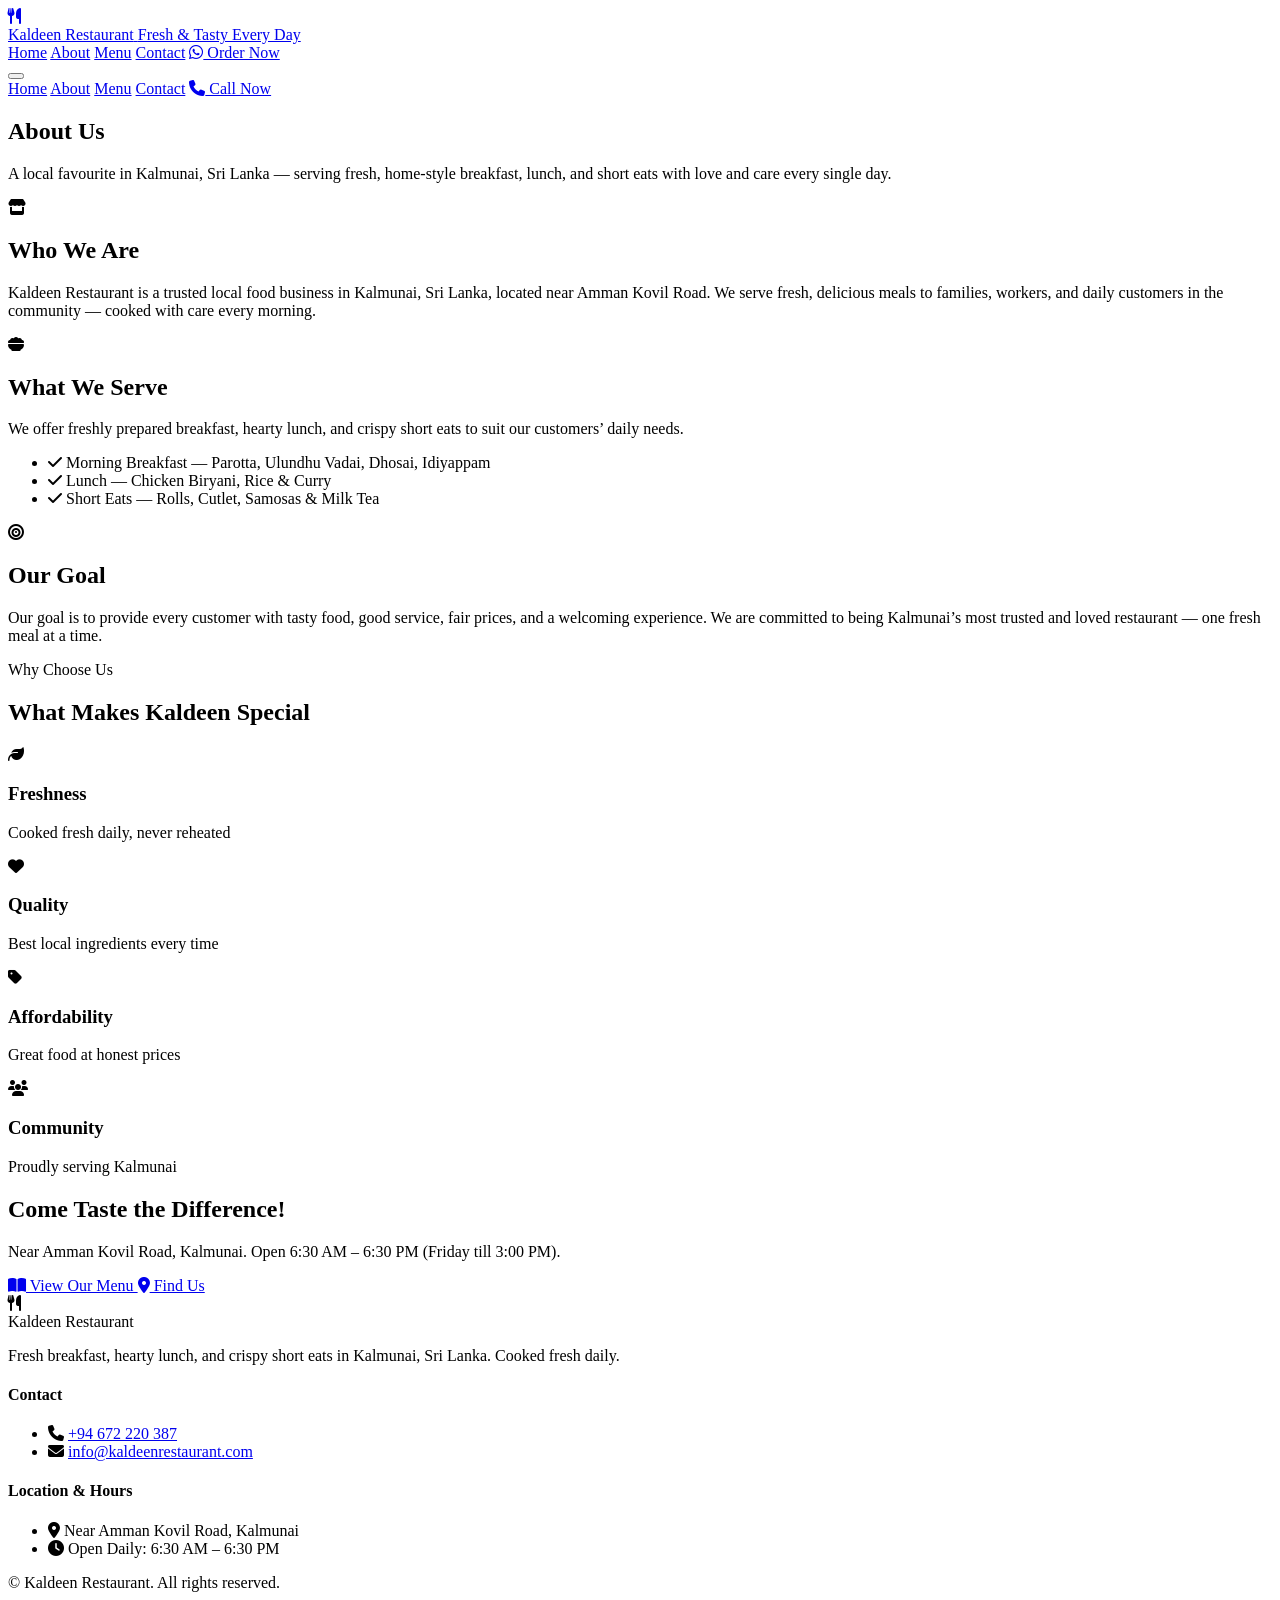
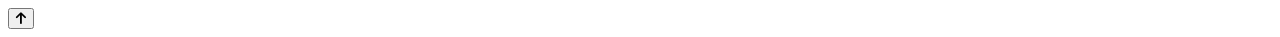
==== about.html @ c7e4e24f "Set up website" ====
<!DOCTYPE html>
<html lang="en">
<head>
  <meta charset="UTF-8" />
  <meta name="viewport" content="width=device-width, initial-scale=1.0" />

  <title>About Kaldeen Restaurant | Our Story and Service in Kalmunai</title>
  <meta
    name="description"
    content="Kaldeen Restaurant, a trusted local restaurant in Kalmunai known for fresh food, friendly service, and daily quality cooking."
  />
  <meta
    name="keywords"
    content="About Kaldeen Restaurant, Kaldeen Restaurant Kalmunai, restaurant in Kalmunai, breakfast Kalmunai, lunch Kalmunai, short eats Kalmunai, Sri Lanka restaurant"
  />
  <meta name="author" content="Kaldeen Restaurant" />
  <meta name="robots" content="index, follow" />
  <link rel="canonical" href="https://kaldeenrestaurant.vercel.app/about.html" />

  <!-- Open Graph -->
  <meta property="og:type" content="website" />
  <meta property="og:title" content="About Kaldeen Restaurant | Kalmunai" />
  <meta
    property="og:description"
    content="A trusted local restaurant in Kalmunai serving fresh breakfast, lunch, and short eats every day."
  />
  <meta property="og:url" content="https://kaldeenrestaurant.vercel.app/about.html" />
  <meta property="og:image" content="assets/images/logo.png" />
  <meta property="og:locale" content="en_LK" />

  <!-- Twitter -->
  <meta name="twitter:card" content="summary_large_image" />
  <meta name="twitter:title" content="About Kaldeen Restaurant" />
  <meta
    name="twitter:description"
    content="Fresh breakfast, hearty lunch, and tasty short eats in Kalmunai, Sri Lanka."
  />

  <!-- Fonts -->
  <link rel="icon" type="image/png" href="assets/images/favicon.png" />
  <link rel="preconnect" href="https://fonts.googleapis.com" />
  <link rel="preconnect" href="https://fonts.gstatic.com" crossorigin />
  <link
    href="https://fonts.googleapis.com/css2?family=Playfair+Display:wght@700;800&family=DM+Sans:wght@300;400;500;600;700&display=swap"
    rel="stylesheet"
  />

  <!-- Icons -->
  <link
    rel="stylesheet"
    href="https://cdnjs.cloudflare.com/ajax/libs/font-awesome/6.5.0/css/all.min.css"
  />

  <link rel="stylesheet" href="assets/css/style.css" />

  <!-- Structured Data -->
  <script type="application/ld+json">
  {
    "@context": "https://schema.org",
    "@type": "Restaurant",
    "name": "Kaldeen Restaurant",
    "url": "https://kaldeenrestaurant.vercel.app/about.html",
    "telephone": "+94672220387",
    "description": "Kaldeen Restaurant is a trusted local restaurant in Kalmunai, Sri Lanka serving fresh breakfast, lunch, and short eats daily.",
    "servesCuisine": ["Sri Lankan", "Breakfast", "Lunch", "Short Eats"],
    "address": {
      "@type": "PostalAddress",
      "streetAddress": "Near Amman Kovil Road",
      "addressLocality": "Kalmunai",
      "postalCode": "32300",
      "addressRegion": "Eastern Province",
      "addressCountry": "LK"
    },
    "openingHours": "Mo-Su 06:30-18:30"
  }
  </script>
</head>

<body>
  <header class="navbar" id="navbar" role="banner">
    <div class="nav-container">
      <a href="index.html" class="nav-brand" aria-label="Kaldeen Restaurant Home">
        <div class="nav-logo" aria-hidden="true">
          <i class="fa-solid fa-utensils"></i>
        </div>
        <div class="nav-brand-text">
          <span class="brand-name">Kaldeen Restaurant</span>
          <span class="brand-tagline">Fresh &amp; Tasty Every Day</span>
        </div>
      </a>

      <nav class="nav-links" role="navigation" aria-label="Main Navigation">
        <a href="index.html" class="nav-link">Home</a>
        <a href="about.html" class="nav-link active">About</a>
        <a href="menu.html" class="nav-link">Menu</a>
        <a href="contact.html" class="nav-link">Contact</a>
        <a
          href="https://wa.me/+94757181903"
          class="nav-cta"
          target="_blank"
          rel="noopener"
          aria-label="Order on WhatsApp"
        >
          <i class="fa-brands fa-whatsapp"></i> Order Now
        </a>
      </nav>

      <button
        class="hamburger"
        id="hamburger"
        aria-label="Toggle Menu"
        aria-expanded="false"
        aria-controls="mobileMenu"
        type="button"
      >
        <span></span><span></span><span></span>
      </button>
    </div>

    <div class="mobile-menu" id="mobileMenu" role="navigation" aria-label="Mobile Navigation">
      <a href="index.html" class="mobile-link">Home</a>
      <a href="about.html" class="mobile-link active">About</a>
      <a href="menu.html" class="mobile-link">Menu</a>
      <a href="contact.html" class="mobile-link">Contact</a>
      <a href="tel:+94672220387" class="mobile-link whatsapp-mobile">
        <i class="fa-solid fa-phone"></i> Call Now
      </a>
    </div>
  </header>

  <main>
    <!-- About Hero: same structure as Menu Hero -->
    <section class="page-hero page-hero-about" aria-label="About Kaldeen Restaurant">
      <div class="container">
        <div class="page-hero-panel" data-animate>
          <div class="page-hero-deco page-hero-deco-1"></div>
          <div class="page-hero-deco page-hero-deco-2"></div>

          <div class="page-hero-content">
            <h1 class="page-hero-title">About Us</h1>
            <p class="page-hero-desc">
              A local favourite in Kalmunai, Sri Lanka — serving fresh, home-style breakfast,
              lunch, and short eats with love and care every single day.
            </p>
          </div>
        </div>
      </div>
    </section>

    <!-- About Cards -->
    <section class="section about-info-section">
      <div class="container">
        <div class="about-info-grid">
          <article class="about-info-card" data-animate data-delay="0">
            <div class="about-card-icon">
              <i class="fa-solid fa-store"></i>
            </div>
            <h2>Who We Are</h2>
            <p>
              Kaldeen Restaurant is a trusted local food business in Kalmunai, Sri Lanka,
              located near Amman Kovil Road. We serve fresh, delicious meals to families,
              workers, and daily customers in the community — cooked with care every morning.
            </p>
          </article>

          <article class="about-info-card" data-animate data-delay="120">
            <div class="about-card-icon">
              <i class="fa-solid fa-bowl-food"></i>
            </div>
            <h2>What We Serve</h2>
            <p>
              We offer freshly prepared breakfast, hearty lunch, and crispy short eats to suit
              our customers’ daily needs.
            </p>
            <ul class="about-list">
              <li><i class="fa-solid fa-check"></i> Morning Breakfast — Parotta, Ulundhu Vadai, Dhosai, Idiyappam</li>
              <li><i class="fa-solid fa-check"></i> Lunch — Chicken Biryani, Rice &amp; Curry</li>
              <li><i class="fa-solid fa-check"></i> Short Eats — Rolls, Cutlet, Samosas &amp; Milk Tea</li>
            </ul>
          </article>

          <article class="about-info-card" data-animate data-delay="240">
            <div class="about-card-icon">
              <i class="fa-solid fa-bullseye"></i>
            </div>
            <h2>Our Goal</h2>
            <p>
              Our goal is to provide every customer with tasty food, good service, fair prices,
              and a welcoming experience. We are committed to being Kalmunai’s most trusted and
              loved restaurant — one fresh meal at a time.
            </p>
          </article>
        </div>
      </div>
    </section>

    <!-- Special Section -->
    <section class="section about-special-section">
      <div class="container">
        <div class="section-header" data-animate>
          <span class="section-label">Why Choose Us</span>
          <h2 class="section-title">What Makes Kaldeen Special</h2>
        </div>

        <div class="about-special-grid">
          <article class="about-special-card" data-animate data-delay="0">
            <div class="about-special-icon">
              <i class="fa-solid fa-leaf"></i>
            </div>
            <h3>Freshness</h3>
            <p>Cooked fresh daily, never reheated</p>
          </article>

          <article class="about-special-card" data-animate data-delay="100">
            <div class="about-special-icon">
              <i class="fa-solid fa-heart"></i>
            </div>
            <h3>Quality</h3>
            <p>Best local ingredients every time</p>
          </article>

          <article class="about-special-card" data-animate data-delay="200">
            <div class="about-special-icon">
              <i class="fa-solid fa-tag"></i>
            </div>
            <h3>Affordability</h3>
            <p>Great food at honest prices</p>
          </article>

          <article class="about-special-card" data-animate data-delay="300">
            <div class="about-special-icon">
              <i class="fa-solid fa-users"></i>
            </div>
            <h3>Community</h3>
            <p>Proudly serving Kalmunai</p>
          </article>
        </div>
      </div>
    </section>

    <!-- Smaller CTA Strip -->
    <section class="about-cta-strip">
      <div class="container">
        <div class="about-cta-wrap" data-animate>
          <div class="about-cta-text">
            <h2>Come Taste the Difference!</h2>
            <p>
              Near Amman Kovil Road, Kalmunai. Open 6:30 AM – 6:30 PM
              <span>(Friday till 3:00 PM).</span>
            </p>
          </div>

          <div class="about-cta-actions">
            <a href="menu.html" class="about-cta-btn about-cta-btn-light">
              <i class="fa-solid fa-book-open"></i> View Our Menu
            </a>
            <a href="contact.html" class="about-cta-btn about-cta-btn-outline">
              <i class="fa-solid fa-location-dot"></i> Find Us
            </a>
          </div>
        </div>
      </div>
    </section>
  </main>

  <footer class="footer about-footer" role="contentinfo">
    <div class="container">
      <div class="footer-grid">
        <div class="footer-col">
          <div class="footer-brand">
            <div class="footer-logo"><i class="fa-solid fa-utensils"></i></div>
            <span>Kaldeen Restaurant</span>
          </div>
          <p class="footer-about">
            Fresh breakfast, hearty lunch, and crispy short eats in Kalmunai, Sri Lanka.
            Cooked fresh daily.
          </p>
        </div>

        <div class="footer-col">
          <h4 class="footer-heading">Contact</h4>
          <ul class="footer-list">
            <li><i class="fa-solid fa-phone"></i> <a href="tel:+94672220387">+94 672 220 387</a></li>
            <li><i class="fa-solid fa-envelope"></i> <a href="mailto:info@kaldeenrestaurant.com">info@kaldeenrestaurant.com</a></li>
          </ul>
        </div>

        <div class="footer-col">
          <h4 class="footer-heading">Location &amp; Hours</h4>
          <ul class="footer-list">
            <li><i class="fa-solid fa-location-dot"></i> Near Amman Kovil Road, Kalmunai</li>
            <li><i class="fa-solid fa-clock"></i> Open Daily: 6:30 AM – 6:30 PM</li>
          </ul>
        </div>
      </div>

      <div class="footer-bottom">
        <p>© <span id="year"></span> Kaldeen Restaurant. All rights reserved.</p>
      </div>
    </div>
  </footer>

  <button id="backToTop" class="back-to-top" aria-label="Back to top">
    <i class="fa-solid fa-arrow-up"></i>
  </button>

  <script src="assets/js/main.js"></script>
</body>
</html>
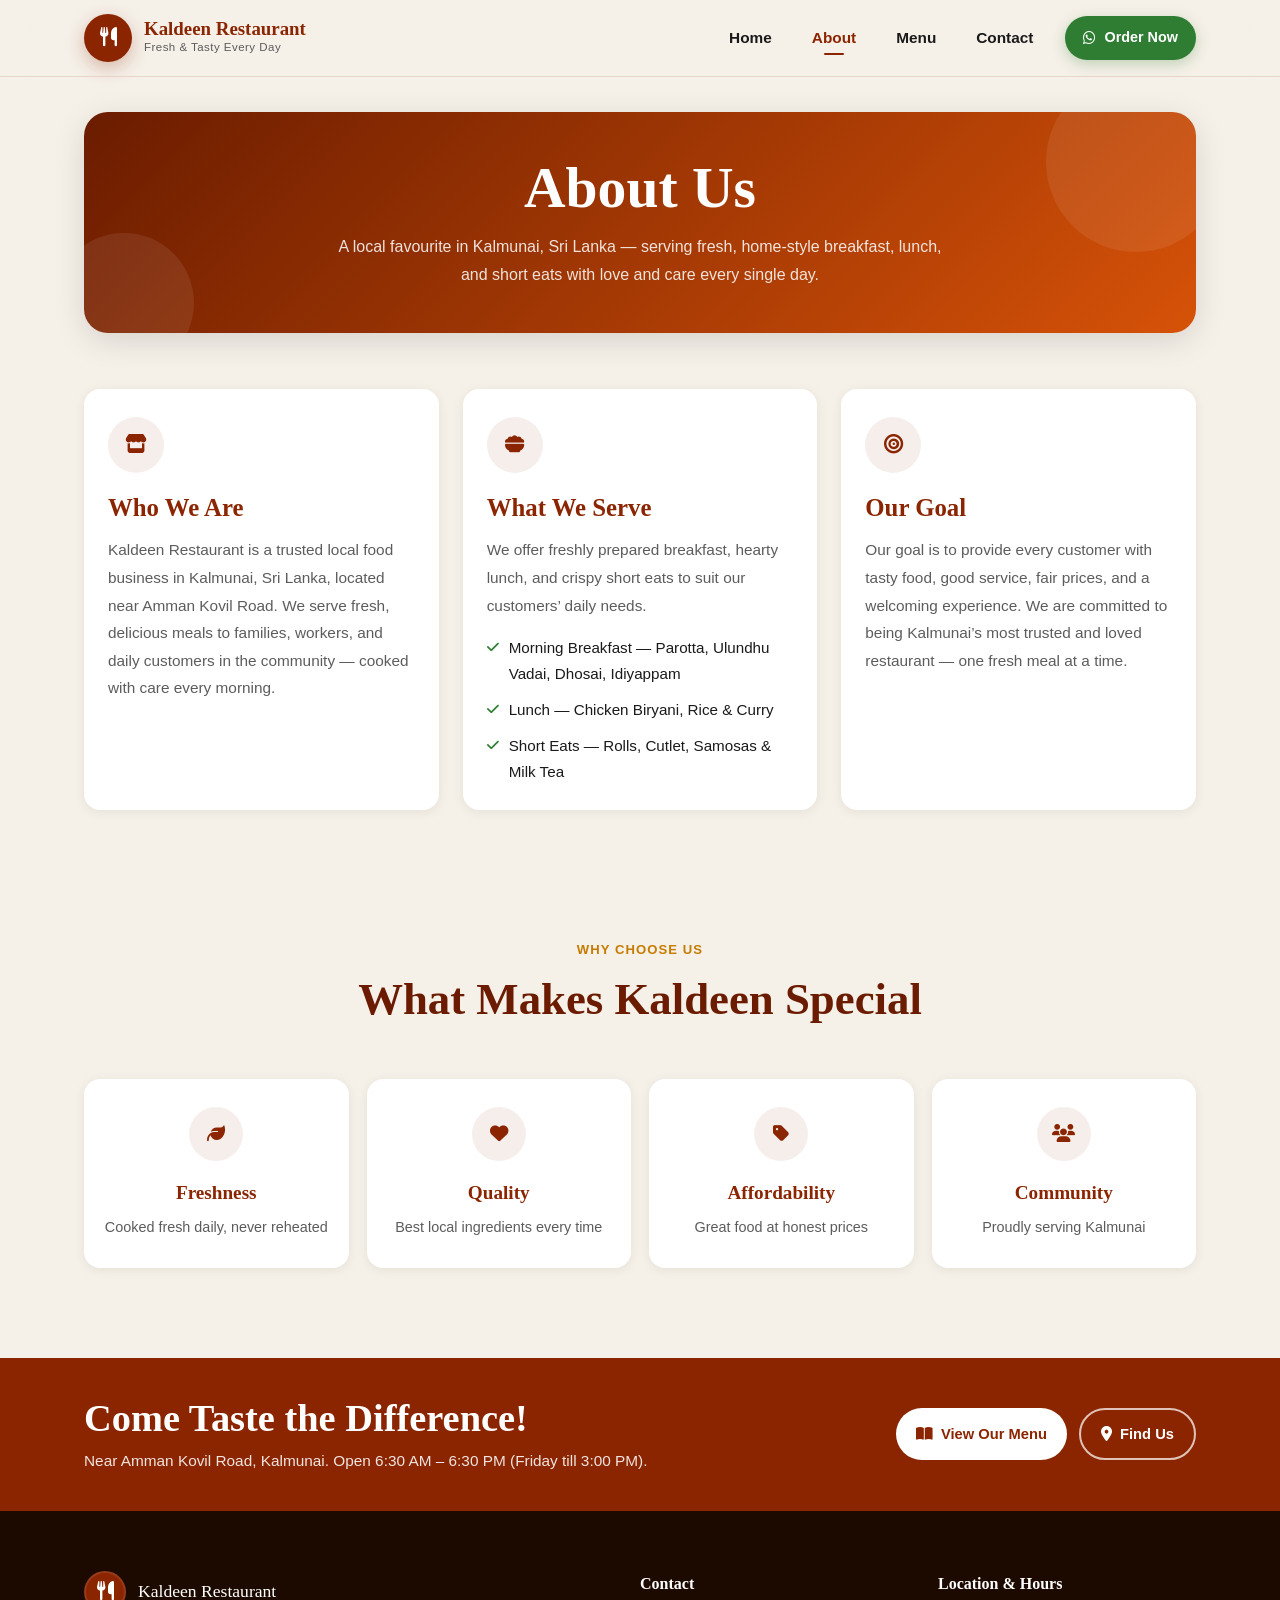
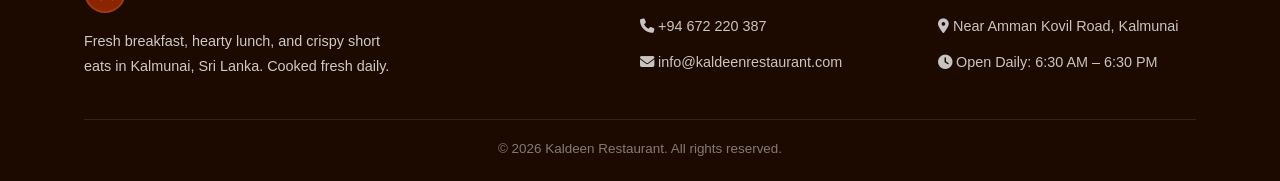
==== commit 29efde23: "Update Contact info" ====
--- a/about.html
+++ b/about.html
@@ -95,7 +95,7 @@
         <a href="menu.html" class="nav-link">Menu</a>
         <a href="contact.html" class="nav-link">Contact</a>
         <a
-          href="https://wa.me/+94757181903"
+          href="https://wa.me/+94672220387"
           class="nav-cta"
           target="_blank"
           rel="noopener"
--- a/assets/css/style.css
+++ b/assets/css/style.css
@@ -0,0 +1,2582 @@
+:root {
+  --primary: #8b2500;
+  --primary-dark: #6b1c00;
+  --primary-light: #a93200;
+  --accent: #2e7d32;
+  --accent-hover: #1b5e20;
+  --bg: #f5f0e8;
+  --bg-alt: #ede8df;
+  --white: #ffffff;
+  --text: #1a1a1a;
+  --text-muted: #5c5c5c;
+  --border: rgba(139, 37, 0, 0.12);
+  --shadow-sm: 0 2px 12px rgba(0, 0, 0, 0.07);
+  --shadow-md: 0 8px 32px rgba(0, 0, 0, 0.12);
+  --shadow-lg: 0 20px 60px rgba(0, 0, 0, 0.16);
+  --radius-sm: 10px;
+  --radius-md: 16px;
+  --radius-lg: 24px;
+  --font-display: "Playfair Display", Georgia, serif;
+  --font-body: "DM Sans", sans-serif;
+  --transition: 0.3s ease;
+  --nav-h: 76px;
+}
+
+/* Reset */
+*,
+*::before,
+*::after {
+  box-sizing: border-box;
+  margin: 0;
+  padding: 0;
+}
+
+html {
+  scroll-behavior: smooth;
+  font-size: 16px;
+}
+
+body {
+  font-family: var(--font-body);
+  background: var(--bg);
+  color: var(--text);
+  line-height: 1.65;
+  overflow-x: hidden;
+}
+
+img {
+  max-width: 100%;
+  display: block;
+  height: auto;
+}
+
+a {
+  text-decoration: none;
+  color: inherit;
+}
+
+button,
+input,
+textarea {
+  font: inherit;
+}
+
+ul {
+  list-style: none;
+}
+
+.container {
+  max-width: 1160px;
+  margin: 0 auto;
+  padding: 0 24px;
+}
+
+.section {
+  padding: 90px 0;
+}
+
+.skip-link {
+  position: absolute;
+  left: -9999px;
+  top: 10px;
+  z-index: 2000;
+  background: #fff;
+  color: #000;
+  padding: 10px 14px;
+  border-radius: 8px;
+}
+
+.skip-link:focus {
+  left: 10px;
+}
+
+/* Animation base */
+[data-animate] {
+  opacity: 0;
+  transform: translateY(30px);
+  transition: opacity 0.7s ease, transform 0.7s ease;
+}
+
+[data-animate].visible {
+  opacity: 1;
+  transform: translateY(0);
+}
+
+/* Navbar */
+.navbar {
+  position: fixed;
+  top: 0;
+  left: 0;
+  width: 100%;
+  z-index: 1000;
+  background: rgba(245, 240, 232, 0.92);
+  backdrop-filter: blur(16px);
+  -webkit-backdrop-filter: blur(16px);
+  border-bottom: 1px solid var(--border);
+  transition: box-shadow var(--transition), background var(--transition), transform var(--transition);
+}
+
+.navbar.scrolled {
+  box-shadow: var(--shadow-md);
+  background: rgba(245, 240, 232, 0.98);
+}
+
+.nav-container {
+  max-width: 1160px;
+  margin: 0 auto;
+  padding: 0 24px;
+  min-height: var(--nav-h);
+  display: flex;
+  align-items: center;
+  justify-content: space-between;
+}
+
+.nav-brand {
+  display: flex;
+  align-items: center;
+  gap: 12px;
+}
+
+.nav-logo {
+  width: 48px;
+  height: 48px;
+  object-fit: cover;
+  border-radius: 50%;
+  flex-shrink: 0;
+  background: #fff;
+  border: 2px solid rgba(139, 37, 0, 0.15);
+  box-shadow: 0 4px 12px rgba(139, 37, 0, 0.18);
+  transition: transform var(--transition);
+}
+
+.nav-brand:hover .nav-logo {
+  transform: rotate(-8deg) scale(1.06);
+}
+
+.brand-name {
+  font-family: var(--font-display);
+  font-size: 1.18rem;
+  font-weight: 700;
+  color: var(--primary);
+  display: block;
+  line-height: 1.05;
+}
+
+.brand-tagline {
+  font-size: 0.72rem;
+  color: var(--text-muted);
+  display: block;
+  letter-spacing: 0.04em;
+}
+
+.nav-links {
+  display: flex;
+  align-items: center;
+  gap: 8px;
+}
+
+.nav-link {
+  padding: 8px 16px;
+  border-radius: 8px;
+  font-weight: 600;
+  font-size: 0.96rem;
+  color: var(--text);
+  transition: background var(--transition), color var(--transition);
+  position: relative;
+}
+
+.nav-link::after {
+  content: "";
+  position: absolute;
+  left: 50%;
+  bottom: 4px;
+  transform: translateX(-50%) scaleX(0);
+  width: 20px;
+  height: 2px;
+  background: var(--primary);
+  border-radius: 2px;
+  transition: transform var(--transition);
+}
+
+.nav-link:hover::after,
+.nav-link.active::after {
+  transform: translateX(-50%) scaleX(1);
+}
+
+.nav-link:hover,
+.nav-link.active {
+  color: var(--primary);
+}
+
+.nav-cta {
+  display: inline-flex;
+  align-items: center;
+  gap: 8px;
+  padding: 10px 18px;
+  background: var(--accent);
+  color: var(--white);
+  border-radius: 999px;
+  font-weight: 700;
+  font-size: 0.9rem;
+  margin-left: 8px;
+  box-shadow: 0 4px 14px rgba(46, 125, 50, 0.28);
+  transition: background var(--transition), transform var(--transition), box-shadow var(--transition);
+}
+
+.nav-cta:hover {
+  background: var(--accent-hover);
+  transform: translateY(-2px);
+  box-shadow: 0 8px 20px rgba(46, 125, 50, 0.34);
+}
+
+.hamburger {
+  display: none;
+  flex-direction: column;
+  gap: 5px;
+  background: transparent;
+  border: none;
+  cursor: pointer;
+  padding: 8px;
+  border-radius: 10px;
+  transition: background var(--transition);
+}
+
+.hamburger:hover {
+  background: rgba(139, 37, 0, 0.07);
+}
+
+.hamburger span {
+  display: block;
+  width: 24px;
+  height: 2.5px;
+  background: var(--text);
+  border-radius: 2px;
+  transition: transform 0.35s ease, opacity 0.35s ease;
+}
+
+.hamburger.open span:nth-child(1) {
+  transform: translateY(7.5px) rotate(45deg);
+}
+
+.hamburger.open span:nth-child(2) {
+  opacity: 0;
+  transform: scaleX(0);
+}
+
+.hamburger.open span:nth-child(3) {
+  transform: translateY(-7.5px) rotate(-45deg);
+}
+
+.mobile-menu {
+  display: none;
+  flex-direction: column;
+  background: var(--white);
+  border-top: 1px solid var(--border);
+  padding: 14px 20px 20px;
+  gap: 6px;
+  box-shadow: var(--shadow-md);
+}
+
+.mobile-menu.open {
+  display: flex;
+}
+
+.mobile-link {
+  padding: 12px 14px;
+  font-weight: 600;
+  border-radius: 10px;
+  transition: background var(--transition), color var(--transition), transform var(--transition);
+}
+
+.mobile-link:hover,
+.mobile-link.active {
+  background: rgba(139, 37, 0, 0.07);
+  color: var(--primary);
+  transform: translateX(3px);
+}
+
+.whatsapp-mobile {
+  background: var(--accent) !important;
+  color: var(--white) !important;
+  text-align: center;
+  margin-top: 6px;
+}
+
+/* Hero */
+.hero {
+  background: linear-gradient(135deg, var(--primary-dark) 0%, var(--primary) 45%, var(--primary-light) 100%);
+  margin-top: var(--nav-h);
+  border-radius: 0 0 var(--radius-lg) var(--radius-lg);
+  position: relative;
+  overflow: hidden;
+  padding: 76px 0 82px;
+}
+
+.hero-container {
+  max-width: 1160px;
+  margin: 0 auto;
+  padding: 0 24px;
+  position: relative;
+  z-index: 2;
+}
+
+.hero-deco {
+  position: absolute;
+  inset: 0;
+  pointer-events: none;
+}
+
+.deco-circle {
+  position: absolute;
+  border-radius: 50%;
+  background: rgba(255, 255, 255, 0.07);
+  will-change: transform;
+}
+
+.deco-1 {
+  width: 380px;
+  height: 380px;
+  top: -110px;
+  right: -70px;
+}
+
+.deco-2 {
+  width: 220px;
+  height: 220px;
+  bottom: -70px;
+  left: -40px;
+  background: rgba(255, 255, 255, 0.05);
+}
+
+.deco-3 {
+  width: 130px;
+  height: 130px;
+  right: 140px;
+  top: 40px;
+  background: rgba(255, 255, 255, 0.05);
+}
+
+.hero-content {
+  max-width: 700px;
+}
+
+.hero-badges {
+  display: flex;
+  flex-wrap: wrap;
+  gap: 10px;
+  margin-bottom: 22px;
+}
+
+.badge {
+  display: inline-flex;
+  align-items: center;
+  padding: 7px 14px;
+  background: rgba(255, 255, 255, 0.14);
+  border: 1px solid rgba(255, 255, 255, 0.18);
+  border-radius: 999px;
+  color: rgba(255, 255, 255, 0.92);
+  font-size: 0.82rem;
+  font-weight: 600;
+  backdrop-filter: blur(4px);
+}
+
+.hero-kicker {
+  color: rgba(255, 255, 255, 0.88);
+  font-size: 0.98rem;
+  font-weight: 700;
+  margin-bottom: 12px;
+  letter-spacing: 0.03em;
+}
+
+.hero-title {
+  font-family: var(--font-display);
+  font-size: clamp(2.8rem, 6vw, 4.5rem);
+  line-height: 1.06;
+  color: var(--white);
+  margin-bottom: 20px;
+  letter-spacing: -0.02em;
+}
+
+.hero-title-accent {
+  color: #ffd180;
+  display: inline-block;
+}
+
+.hero-desc {
+  color: rgba(255, 255, 255, 0.83);
+  font-size: 1.08rem;
+  line-height: 1.8;
+  max-width: 600px;
+  margin-bottom: 34px;
+}
+
+.hero-buttons {
+  display: flex;
+  flex-wrap: wrap;
+  gap: 12px;
+  margin-bottom: 42px;
+}
+
+.btn {
+  display: inline-flex;
+  align-items: center;
+  justify-content: center;
+  padding: 13px 26px;
+  border-radius: 999px;
+  font-weight: 700;
+  font-size: 0.95rem;
+  transition: transform var(--transition), background var(--transition), color var(--transition), border-color var(--transition), box-shadow var(--transition);
+  cursor: pointer;
+  white-space: nowrap;
+}
+
+.btn:hover {
+  transform: translateY(-2px);
+}
+
+.btn-outline {
+  background: var(--white);
+  color: var(--primary);
+  border: 2px solid var(--white);
+}
+
+.btn-outline:hover {
+  background: #fff2e9;
+}
+
+.btn-ghost {
+  background: rgba(255, 255, 255, 0.12);
+  color: var(--white);
+  border: 2px solid rgba(255, 255, 255, 0.4);
+}
+
+.btn-ghost:hover {
+  background: rgba(255, 255, 255, 0.2);
+}
+
+.btn-whatsapp {
+  background: var(--accent);
+  color: var(--white);
+  border: 2px solid transparent;
+  box-shadow: 0 4px 16px rgba(46, 125, 50, 0.38);
+}
+
+.btn-whatsapp:hover {
+  background: var(--accent-hover);
+  box-shadow: 0 6px 24px rgba(46, 125, 50, 0.44);
+}
+
+.hero-features {
+  display: grid;
+  grid-template-columns: repeat(3, 1fr);
+  gap: 14px;
+}
+
+.feature-card {
+  background: rgba(255, 255, 255, 0.1);
+  border: 1px solid rgba(255, 255, 255, 0.14);
+  border-radius: var(--radius-md);
+  padding: 18px 16px;
+  display: flex;
+  gap: 12px;
+  align-items: flex-start;
+  backdrop-filter: blur(8px);
+  transition: background var(--transition), transform var(--transition), box-shadow var(--transition);
+  transform-style: preserve-3d;
+}
+
+.feature-card:hover {
+  background: rgba(255, 255, 255, 0.16);
+  transform: translateY(-4px);
+  box-shadow: 0 16px 30px rgba(0, 0, 0, 0.12);
+}
+
+.feature-icon {
+  width: 12px;
+  height: 12px;
+  margin-top: 8px;
+  border-radius: 50%;
+  background: #ffd180;
+  box-shadow: 0 0 0 6px rgba(255, 209, 128, 0.16);
+  flex-shrink: 0;
+}
+
+.feature-card strong {
+  display: block;
+  color: var(--white);
+  font-size: 0.96rem;
+  margin-bottom: 4px;
+}
+
+.feature-card p {
+  color: rgba(255, 255, 255, 0.76);
+  font-size: 0.84rem;
+  line-height: 1.55;
+}
+
+/* Section headers */
+.section-header {
+  text-align: center;
+  margin-bottom: 52px;
+}
+
+.section-label {
+  display: inline-block;
+  font-size: 0.82rem;
+  font-weight: 700;
+  letter-spacing: 0.08em;
+  text-transform: uppercase;
+  color: #c67c00;
+  margin-bottom: 12px;
+}
+
+.section-title {
+  font-family: var(--font-display);
+  font-size: clamp(1.9rem, 4vw, 2.8rem);
+  line-height: 1.2;
+  color: var(--primary-dark);
+  margin-bottom: 14px;
+}
+
+.section-desc {
+  max-width: 620px;
+  margin: 0 auto;
+  color: var(--text-muted);
+  font-size: 1rem;
+  line-height: 1.75;
+}
+
+/* Categories */
+.categories {
+  background: var(--bg);
+}
+
+.cards-grid {
+  display: grid;
+  grid-template-columns: repeat(3, 1fr);
+  gap: 24px;
+}
+
+.food-card {
+  background: var(--white);
+  border-radius: var(--radius-md);
+  overflow: hidden;
+  box-shadow: var(--shadow-sm);
+  transition: transform var(--transition), box-shadow var(--transition);
+  transform-style: preserve-3d;
+  position: relative;
+}
+
+.food-card::before,
+.popular-card::before,
+.why-card::before {
+  content: "";
+  position: absolute;
+  inset: 0;
+  background: linear-gradient(135deg, rgba(255,255,255,0.16), transparent 35%);
+  opacity: 0;
+  transition: opacity var(--transition);
+  pointer-events: none;
+}
+
+.food-card:hover::before,
+.popular-card:hover::before,
+.why-card:hover::before {
+  opacity: 1;
+}
+
+.food-card:hover {
+  transform: translateY(-6px);
+  box-shadow: var(--shadow-lg);
+}
+
+.food-card-img-wrap {
+  height: 220px;
+  overflow: hidden;
+}
+
+.food-card-img {
+  width: 100%;
+  height: 100%;
+  object-fit: cover;
+  transition: transform 0.6s ease;
+}
+
+.food-card:hover .food-card-img {
+  transform: scale(1.07);
+}
+
+.food-card-body {
+  padding: 20px 22px 24px;
+}
+
+.food-card-title {
+  font-family: var(--font-display);
+  font-size: 1.18rem;
+  color: var(--primary);
+  margin-bottom: 8px;
+}
+
+.food-card-desc {
+  color: var(--text-muted);
+  font-size: 0.92rem;
+  line-height: 1.65;
+}
+
+/* Popular */
+.popular {
+  background: var(--bg-alt);
+}
+
+.popular-grid {
+  display: grid;
+  grid-template-columns: repeat(3, 1fr);
+  gap: 24px;
+}
+
+.popular-card {
+  background: var(--white);
+  border-radius: var(--radius-md);
+  overflow: hidden;
+  box-shadow: var(--shadow-sm);
+  transition: transform var(--transition), box-shadow var(--transition);
+  position: relative;
+  transform-style: preserve-3d;
+}
+
+.popular-card:hover {
+  transform: translateY(-6px);
+  box-shadow: var(--shadow-lg);
+}
+
+.popular-card.featured {
+  transform: scale(1.03);
+  box-shadow: var(--shadow-md);
+  border: 2px solid var(--primary);
+}
+
+.popular-card.featured:hover {
+  transform: scale(1.03) translateY(-6px);
+}
+
+.popular-img-wrap {
+  position: relative;
+  height: 230px;
+  overflow: hidden;
+}
+
+.popular-img {
+  width: 100%;
+  height: 100%;
+  object-fit: cover;
+  transition: transform 0.6s ease;
+}
+
+.popular-card:hover .popular-img {
+  transform: scale(1.08);
+}
+
+.popular-overlay {
+  position: absolute;
+  inset: 0;
+  background: rgba(139, 37, 0, 0.55);
+  display: flex;
+  align-items: center;
+  justify-content: center;
+  opacity: 0;
+  transition: opacity var(--transition);
+}
+
+.popular-card:hover .popular-overlay {
+  opacity: 1;
+}
+
+.popular-view-btn {
+  background: var(--white);
+  color: var(--primary);
+  padding: 10px 24px;
+  border-radius: 999px;
+  font-weight: 700;
+  font-size: 0.9rem;
+  transition: transform var(--transition), background var(--transition);
+}
+
+.popular-view-btn:hover {
+  background: #ffd180;
+  transform: scale(1.04);
+}
+
+.popular-label {
+  padding: 16px;
+  text-align: center;
+  font-family: var(--font-display);
+  font-size: 1.08rem;
+  font-weight: 700;
+  color: var(--text);
+  border-top: 1px solid var(--border);
+}
+
+/* Why us */
+.why-us {
+  background: var(--bg);
+}
+
+.why-grid {
+  display: grid;
+  grid-template-columns: repeat(4, 1fr);
+  gap: 20px;
+}
+
+.why-card {
+  background: var(--white);
+  border-radius: var(--radius-md);
+  padding: 30px 22px;
+  text-align: center;
+  box-shadow: var(--shadow-sm);
+  transition: transform var(--transition), box-shadow var(--transition), border-color var(--transition);
+  border-bottom: 3px solid transparent;
+  position: relative;
+  transform-style: preserve-3d;
+}
+
+.why-card:hover {
+  transform: translateY(-5px);
+  box-shadow: var(--shadow-md);
+  border-bottom-color: var(--primary);
+}
+
+.why-icon {
+  width: 60px;
+  height: 60px;
+  background: rgba(139, 37, 0, 0.08);
+  border-radius: 50%;
+  display: grid;
+  place-items: center;
+  margin: 0 auto 18px;
+  font-size: 1.25rem;
+  color: var(--primary);
+  transition: background var(--transition), transform var(--transition), color var(--transition);
+}
+
+.why-card:hover .why-icon {
+  background: var(--primary);
+  color: var(--white);
+  transform: rotate(-8deg) scale(1.08);
+}
+
+.why-card h3 {
+  font-family: var(--font-display);
+  font-size: 1.08rem;
+  color: var(--primary);
+  margin-bottom: 10px;
+}
+
+.why-card p {
+  color: var(--text-muted);
+  font-size: 0.9rem;
+  line-height: 1.65;
+}
+
+/* Footer */
+.footer {
+  background: #1c0a00;
+  color: rgba(255, 255, 255, 0.78);
+  padding: 60px 0 0;
+}
+
+.footer-grid {
+  display: grid;
+  grid-template-columns: 2fr 1fr 1fr;
+  gap: 40px;
+  padding-bottom: 40px;
+  border-bottom: 1px solid rgba(255, 255, 255, 0.1);
+}
+
+.footer-brand {
+  display: flex;
+  align-items: center;
+  gap: 12px;
+  margin-bottom: 16px;
+}
+
+.footer-logo {
+  width: 42px;
+  height: 42px;
+  object-fit: cover;
+  border-radius: 50%;
+  background: #fff;
+  border: 2px solid rgba(255, 255, 255, 0.1);
+}
+
+.footer-brand span {
+  font-family: var(--font-display);
+  font-size: 1.1rem;
+  color: var(--white);
+}
+
+.footer-about {
+  font-size: 0.9rem;
+  line-height: 1.75;
+  max-width: 320px;
+}
+
+.footer-heading {
+  font-family: var(--font-display);
+  font-size: 1rem;
+  color: var(--white);
+  margin-bottom: 18px;
+}
+
+.footer-list {
+  display: flex;
+  flex-direction: column;
+  gap: 12px;
+}
+
+.footer-list li,
+.footer-list a {
+  font-size: 0.9rem;
+  color: rgba(255, 255, 255, 0.76);
+}
+
+.footer-list a:hover {
+  color: #ffd180;
+}
+
+.footer-bottom {
+  padding: 18px 0 20px;
+  text-align: center;
+}
+
+.footer-bottom p {
+  color: rgba(255, 255, 255, 0.46);
+  font-size: 0.84rem;
+}
+
+/* Floating buttons */
+.whatsapp-float {
+  position: fixed;
+  right: 18px;
+  bottom: 18px;
+  z-index: 1200;
+  display: inline-flex;
+  align-items: center;
+  justify-content: center;
+  background: var(--accent);
+  color: var(--white);
+  padding: 12px 18px;
+  border-radius: 999px;
+  font-weight: 700;
+  font-size: 0.9rem;
+  box-shadow: 0 10px 24px rgba(46, 125, 50, 0.38);
+  transition: transform var(--transition), background var(--transition), box-shadow var(--transition);
+}
+
+.whatsapp-float:hover {
+  background: var(--accent-hover);
+  transform: translateY(-2px);
+  box-shadow: 0 14px 30px rgba(46, 125, 50, 0.44);
+}
+
+.back-to-top {
+  position: fixed;
+  right: 18px;
+  bottom: 76px;
+  z-index: 1200;
+  width: 46px;
+  height: 46px;
+  border: none;
+  border-radius: 50%;
+  background: var(--primary-dark);
+  color: var(--white);
+  font-size: 1.1rem;
+  cursor: pointer;
+  box-shadow: 0 10px 24px rgba(0, 0, 0, 0.22);
+  opacity: 0;
+  visibility: hidden;
+  transform: translateY(10px);
+  transition: opacity var(--transition), visibility var(--transition), transform var(--transition), background var(--transition);
+}
+
+.back-to-top.show {
+  opacity: 1;
+  visibility: visible;
+  transform: translateY(0);
+}
+
+.back-to-top:hover {
+  background: var(--primary);
+}
+
+/* Tilt helper */
+.tilt-card {
+  will-change: transform;
+}
+
+/* Responsive */
+@media (max-width: 900px) {
+  .nav-links {
+    display: none;
+  }
+
+  .hamburger {
+    display: flex;
+  }
+
+  .hero-features,
+  .cards-grid,
+  .popular-grid,
+  .why-grid,
+  .footer-grid {
+    grid-template-columns: 1fr 1fr;
+  }
+
+  .hero-features {
+    grid-template-columns: 1fr;
+  }
+
+  .footer-grid > .footer-col:first-child {
+    grid-column: 1 / -1;
+  }
+
+  .popular-card.featured {
+    transform: scale(1);
+  }
+
+  .popular-card.featured:hover {
+    transform: translateY(-6px);
+  }
+}
+
+@media (max-width: 600px) {
+  :root {
+    --nav-h: 68px;
+  }
+
+  .container,
+  .nav-container,
+  .hero-container {
+    padding-left: 16px;
+    padding-right: 16px;
+  }
+
+  .brand-name {
+    font-size: 1.02rem;
+  }
+
+  .brand-tagline {
+    font-size: 0.68rem;
+  }
+
+  .hero {
+    padding: 54px 0 60px;
+  }
+
+  .hero-title {
+    font-size: 2.3rem;
+  }
+
+  .hero-desc {
+    font-size: 0.98rem;
+  }
+
+  .hero-buttons {
+    flex-direction: column;
+    align-items: stretch;
+  }
+
+  .btn {
+    width: 100%;
+  }
+
+  .cards-grid,
+  .popular-grid,
+  .why-grid,
+  .footer-grid {
+    grid-template-columns: 1fr;
+  }
+
+  .section {
+    padding: 62px 0;
+  }
+
+  .section-title {
+    font-size: 1.8rem;
+  }
+
+  .food-card-img-wrap,
+  .popular-img-wrap {
+    height: 210px;
+  }
+
+  .whatsapp-float {
+    right: 12px;
+    bottom: 12px;
+    padding: 11px 15px;
+    font-size: 0.86rem;
+  }
+
+  .back-to-top {
+    right: 12px;
+    bottom: 64px;
+  }
+}
+
+/* Focus */
+:focus-visible {
+  outline: 3px solid var(--primary);
+  outline-offset: 3px;
+  border-radius: 6px;
+}
+
+/* Scroll bar */
+::-webkit-scrollbar {
+  width: 8px;
+}
+
+::-webkit-scrollbar-track {
+  background: var(--bg);
+}
+
+::-webkit-scrollbar-thumb {
+  background: var(--primary);
+  border-radius: 4px;
+}
+
+::-webkit-scrollbar-thumb:hover {
+  background: var(--primary-dark);
+}
+
+@media (prefers-reduced-motion: reduce) {
+  html {
+    scroll-behavior: auto;
+  }
+
+  *,
+  *::before,
+  *::after {
+    animation: none !important;
+    transition: none !important;
+  }
+
+  [data-animate] {
+    opacity: 1 !important;
+    transform: none !important;
+  }
+}
+
+/* ============================================================
+   MENU PAGE
+   ============================================================ */
+
+.sr-only {
+  position: absolute;
+  width: 1px;
+  height: 1px;
+  padding: 0;
+  margin: -1px;
+  overflow: hidden;
+  clip: rect(0, 0, 0, 0);
+  white-space: nowrap;
+  border: 0;
+}
+
+.page-hero {
+  padding: calc(var(--nav-h) + 36px) 0 24px;
+  background: var(--bg);
+}
+
+.page-hero-panel {
+  position: relative;
+  overflow: hidden;
+  background: linear-gradient(135deg, var(--primary-dark), #d65208);
+  border-radius: var(--radius-lg);
+  min-height: 190px;
+  display: flex;
+  align-items: center;
+  justify-content: center;
+  text-align: center;
+  padding: 44px 24px;
+  box-shadow: var(--shadow-md);
+}
+
+.page-hero-content {
+  position: relative;
+  z-index: 2;
+  max-width: 760px;
+}
+
+.page-hero-title {
+  font-family: var(--font-display);
+  font-size: clamp(2.2rem, 5vw, 3.6rem);
+  color: var(--white);
+  line-height: 1.12;
+  margin-bottom: 12px;
+}
+
+.page-hero-desc {
+  color: rgba(255, 255, 255, 0.86);
+  font-size: 1rem;
+  line-height: 1.75;
+  max-width: 620px;
+  margin: 0 auto;
+}
+
+.section-label-light {
+  color: rgba(255, 255, 255, 0.88);
+  margin-bottom: 14px;
+}
+
+.page-hero-deco {
+  position: absolute;
+  border-radius: 50%;
+  background: rgba(255, 255, 255, 0.08);
+  pointer-events: none;
+}
+
+.page-hero-deco-1 {
+  width: 180px;
+  height: 180px;
+  top: -40px;
+  right: -30px;
+}
+
+.page-hero-deco-2 {
+  width: 140px;
+  height: 140px;
+  bottom: -40px;
+  left: -30px;
+}
+
+.menu-toolbar-section {
+  padding: 0 0 16px;
+}
+
+.menu-toolbar {
+  display: flex;
+  justify-content: space-between;
+  align-items: center;
+  gap: 18px;
+  flex-wrap: wrap;
+}
+
+.menu-filters {
+  display: flex;
+  flex-wrap: wrap;
+  gap: 10px;
+}
+
+.filter-btn {
+  border: 1px solid var(--border);
+  background: var(--white);
+  color: var(--text);
+  padding: 10px 16px;
+  border-radius: 999px;
+  font-size: 0.9rem;
+  font-weight: 600;
+  cursor: pointer;
+  transition: var(--transition);
+  box-shadow: var(--shadow-sm);
+}
+
+.filter-btn:hover,
+.filter-btn.active {
+  background: var(--primary);
+  color: var(--white);
+  border-color: var(--primary);
+  transform: translateY(-2px);
+}
+
+.menu-search-wrap {
+  min-width: 280px;
+  flex: 1 1 280px;
+  max-width: 360px;
+}
+
+.menu-search {
+  width: 100%;
+  height: 48px;
+  border-radius: 999px;
+  border: 1px solid var(--border);
+  background: var(--white);
+  padding: 0 18px;
+  color: var(--text);
+  box-shadow: var(--shadow-sm);
+  transition: border-color var(--transition), box-shadow var(--transition);
+}
+
+.menu-search:focus {
+  border-color: var(--primary);
+  box-shadow: 0 0 0 4px rgba(139, 37, 0, 0.08);
+  outline: none;
+}
+
+.menu-section {
+  padding-top: 20px;
+}
+
+.menu-grid {
+  display: grid;
+  grid-template-columns: repeat(3, 1fr);
+  gap: 26px;
+}
+
+.menu-card {
+  background: var(--white);
+  border-radius: var(--radius-md);
+  overflow: hidden;
+  box-shadow: var(--shadow-sm);
+  transition: transform var(--transition), box-shadow var(--transition);
+}
+
+.menu-card:hover {
+  transform: translateY(-6px);
+  box-shadow: var(--shadow-lg);
+}
+
+.menu-card.is-hidden {
+  display: none;
+}
+
+.menu-card-media {
+  position: relative;
+  height: 230px;
+  overflow: hidden;
+}
+
+.menu-card-media img {
+  width: 100%;
+  height: 100%;
+  object-fit: cover;
+  transition: transform 0.5s ease;
+}
+
+.menu-card:hover .menu-card-media img {
+  transform: scale(1.06);
+}
+
+.menu-chip {
+  position: absolute;
+  top: 14px;
+  left: 14px;
+  display: inline-flex;
+  align-items: center;
+  padding: 6px 12px;
+  border-radius: 999px;
+  background: rgba(139, 37, 0, 0.92);
+  color: var(--white);
+  font-size: 0.78rem;
+  font-weight: 700;
+  letter-spacing: 0.03em;
+  box-shadow: 0 8px 20px rgba(0, 0, 0, 0.12);
+}
+
+.menu-chip-lunch {
+  background: rgba(27, 94, 32, 0.94);
+}
+
+.menu-chip-short {
+  background: rgba(198, 124, 0, 0.95);
+}
+
+.menu-chip-drinks {
+  background: rgba(58, 93, 150, 0.95);
+}
+
+.menu-card-body {
+  padding: 20px 20px 24px;
+}
+
+.menu-card-title {
+  font-family: var(--font-display);
+  font-size: 1.35rem;
+  color: var(--primary);
+  margin-bottom: 8px;
+  line-height: 1.2;
+}
+
+.menu-card-text {
+  color: var(--text-muted);
+  font-size: 0.95rem;
+  line-height: 1.7;
+}
+
+.menu-empty {
+  display: block;
+  text-align: center;
+  margin-top: 28px;
+  padding: 18px 20px;
+  background: var(--white);
+  color: var(--text-muted);
+  border-radius: var(--radius-md);
+  box-shadow: var(--shadow-sm);
+}
+
+.menu-bottom-note {
+  margin-top: 36px;
+}
+
+.menu-note-card {
+  background: linear-gradient(135deg, rgba(139, 37, 0, 0.05), rgba(27, 94, 32, 0.05));
+  border: 1px solid var(--border);
+  border-radius: var(--radius-lg);
+  padding: 28px 24px;
+  text-align: center;
+}
+
+.menu-note-card h3 {
+  font-family: var(--font-display);
+  font-size: 1.7rem;
+  color: var(--primary-dark);
+  margin-bottom: 12px;
+}
+
+.menu-note-card p {
+  color: var(--text-muted);
+  max-width: 680px;
+  margin: 0 auto 18px;
+}
+
+.btn-menu-whatsapp {
+  display: inline-flex;
+  align-items: center;
+  gap: 8px;
+  background: var(--accent);
+  color: var(--white);
+  padding: 12px 22px;
+  border-radius: 999px;
+  font-weight: 600;
+  box-shadow: 0 4px 14px rgba(46, 125, 50, 0.3);
+  transition: var(--transition);
+}
+
+.btn-menu-whatsapp:hover {
+  background: var(--accent-hover);
+  transform: translateY(-2px);
+}
+
+.back-to-top {
+  position: fixed;
+  right: 18px;
+  bottom: 82px;
+  width: 46px;
+  height: 46px;
+  border: none;
+  border-radius: 50%;
+  background: var(--primary);
+  color: var(--white);
+  display: grid;
+  place-items: center;
+  cursor: pointer;
+  box-shadow: var(--shadow-md);
+  opacity: 0;
+  visibility: hidden;
+  transform: translateY(10px);
+  transition: var(--transition);
+  z-index: 999;
+}
+
+.back-to-top.show {
+  opacity: 1;
+  visibility: visible;
+  transform: translateY(0);
+}
+
+.back-to-top:hover {
+  background: var(--primary-dark);
+}
+
+.menu-whatsapp-float {
+  position: fixed;
+  right: 18px;
+  bottom: 20px;
+  z-index: 999;
+}
+
+@media (max-width: 900px) {
+  .menu-grid {
+    grid-template-columns: 1fr 1fr;
+  }
+
+  .page-hero-panel {
+    min-height: 170px;
+  }
+}
+
+@media (max-width: 600px) {
+  .page-hero {
+    padding-top: calc(var(--nav-h) + 22px);
+  }
+
+  .page-hero-panel {
+    min-height: 150px;
+    padding: 34px 18px;
+  }
+
+  .page-hero-title {
+    font-size: 2.2rem;
+  }
+
+  .menu-toolbar {
+    align-items: stretch;
+  }
+
+  .menu-search-wrap {
+    min-width: 100%;
+    max-width: 100%;
+  }
+
+  .menu-grid {
+    grid-template-columns: 1fr;
+    gap: 20px;
+  }
+
+  .menu-card-media {
+    height: 220px;
+  }
+
+  .back-to-top {
+    right: 12px;
+    bottom: 70px;
+  }
+
+  .menu-whatsapp-float {
+    right: 12px;
+    bottom: 12px;
+  }
+}
+
+/* ============================================================
+   ABOUT PAGE
+   ============================================================ */
+
+.page-hero-about {
+  background: var(--bg);
+  padding-bottom: 26px;
+}
+
+.about-info-section {
+  background: var(--bg);
+  padding-top: 30px;
+}
+
+.about-info-grid {
+  display: grid;
+  grid-template-columns: repeat(3, 1fr);
+  gap: 24px;
+}
+
+.about-info-card {
+  background: var(--white);
+  border-radius: var(--radius-md);
+  padding: 28px 24px 26px;
+  box-shadow: var(--shadow-sm);
+  transition: transform var(--transition), box-shadow var(--transition);
+}
+
+.about-info-card:hover {
+  transform: translateY(-6px);
+  box-shadow: var(--shadow-md);
+}
+
+.about-card-icon {
+  width: 56px;
+  height: 56px;
+  border-radius: 50%;
+  background: rgba(139, 37, 0, 0.08);
+  display: flex;
+  align-items: center;
+  justify-content: center;
+  color: var(--primary);
+  font-size: 1.2rem;
+  margin-bottom: 20px;
+}
+
+.about-info-card h2 {
+  font-family: var(--font-display);
+  font-size: 1.55rem;
+  color: var(--primary);
+  margin-bottom: 14px;
+  line-height: 1.2;
+}
+
+.about-info-card p {
+  color: var(--text-muted);
+  font-size: 0.96rem;
+  line-height: 1.8;
+}
+
+.about-list {
+  margin-top: 16px;
+  display: flex;
+  flex-direction: column;
+  gap: 10px;
+}
+
+.about-list li {
+  display: flex;
+  align-items: flex-start;
+  gap: 10px;
+  color: var(--text);
+  font-size: 0.95rem;
+  line-height: 1.7;
+}
+
+.about-list li i {
+  color: var(--accent);
+  margin-top: 6px;
+  font-size: 0.85rem;
+}
+
+.about-special-section {
+  background: var(--bg);
+  padding-top: 36px;
+}
+
+.about-special-grid {
+  display: grid;
+  grid-template-columns: repeat(4, 1fr);
+  gap: 18px;
+}
+
+.about-special-card {
+  background: var(--white);
+  border-radius: var(--radius-md);
+  padding: 28px 18px;
+  text-align: center;
+  box-shadow: var(--shadow-sm);
+  transition: transform var(--transition), box-shadow var(--transition);
+}
+
+.about-special-card:hover {
+  transform: translateY(-5px);
+  box-shadow: var(--shadow-md);
+}
+
+.about-special-icon {
+  width: 54px;
+  height: 54px;
+  border-radius: 50%;
+  background: rgba(139, 37, 0, 0.08);
+  display: flex;
+  align-items: center;
+  justify-content: center;
+  color: var(--primary);
+  font-size: 1.15rem;
+  margin: 0 auto 16px;
+}
+
+.about-special-card h3 {
+  font-family: var(--font-display);
+  font-size: 1.2rem;
+  color: var(--primary);
+  margin-bottom: 8px;
+}
+
+.about-special-card p {
+  color: var(--text-muted);
+  font-size: 0.9rem;
+  line-height: 1.6;
+}
+
+/* Smaller CTA Strip */
+.about-cta-strip {
+  background: var(--primary);
+  padding: 38px 0;
+}
+
+.about-cta-wrap {
+  display: flex;
+  align-items: center;
+  justify-content: space-between;
+  gap: 20px;
+  flex-wrap: wrap;
+}
+
+.about-cta-text h2 {
+  font-family: var(--font-display);
+  color: var(--white);
+  font-size: clamp(1.8rem, 3vw, 2.5rem);
+  margin-bottom: 8px;
+  line-height: 1.15;
+}
+
+.about-cta-text p {
+  color: rgba(255, 255, 255, 0.88);
+  font-size: 0.96rem;
+  line-height: 1.65;
+}
+
+.about-cta-actions {
+  display: flex;
+  flex-wrap: wrap;
+  gap: 12px;
+}
+
+.about-cta-btn {
+  display: inline-flex;
+  align-items: center;
+  gap: 8px;
+  padding: 12px 20px;
+  border-radius: 999px;
+  font-weight: 700;
+  font-size: 0.92rem;
+  transition: var(--transition);
+}
+
+.about-cta-btn:hover {
+  transform: translateY(-2px);
+}
+
+.about-cta-btn-light {
+  background: var(--white);
+  color: var(--primary);
+}
+
+.about-cta-btn-light:hover {
+  background: #fff4eb;
+}
+
+.about-cta-btn-outline {
+  background: transparent;
+  color: var(--white);
+  border: 2px solid rgba(255, 255, 255, 0.72);
+}
+
+.about-cta-btn-outline:hover {
+  background: rgba(255, 255, 255, 0.12);
+}
+
+.about-footer {
+  background: #1c0a00;
+}
+
+.about-call-float {
+  position: fixed;
+  right: 18px;
+  bottom: 18px;
+  z-index: 999;
+  display: inline-flex;
+  align-items: center;
+  gap: 8px;
+}
+
+@media (max-width: 900px) {
+  .about-info-grid {
+    grid-template-columns: 1fr 1fr;
+  }
+
+  .about-special-grid {
+    grid-template-columns: 1fr 1fr;
+  }
+
+  .about-info-grid .about-info-card:last-child {
+    grid-column: 1 / -1;
+  }
+}
+
+@media (max-width: 600px) {
+  .page-hero-about {
+    padding-bottom: 20px;
+  }
+
+  .about-info-grid,
+  .about-special-grid {
+    grid-template-columns: 1fr;
+  }
+
+  .about-info-grid .about-info-card:last-child {
+    grid-column: auto;
+  }
+
+  .about-info-card,
+  .about-special-card {
+    padding: 24px 18px;
+  }
+
+  .about-cta-strip {
+    padding: 30px 0;
+  }
+
+  .about-cta-wrap {
+    align-items: flex-start;
+  }
+
+  .about-cta-text h2 {
+    font-size: 1.9rem;
+  }
+
+  .about-cta-actions {
+    width: 100%;
+    flex-direction: column;
+  }
+
+  .about-cta-btn {
+    width: 100%;
+    justify-content: center;
+  }
+
+  .about-call-float {
+    right: 12px;
+    bottom: 12px;
+  }
+}
+
+/* ============================================================
+   CONTACT PAGE
+   ============================================================ */
+
+.page-hero-contact {
+  background: var(--bg);
+  padding-bottom: 26px;
+}
+
+.contact-main-section {
+  background: var(--bg);
+  padding-top: 30px;
+}
+
+.contact-main-grid {
+  display: grid;
+  grid-template-columns: 1.02fr 1.18fr;
+  gap: 24px;
+  align-items: start;
+}
+
+.contact-info-card,
+.contact-map-card {
+  background: var(--white);
+  border-radius: var(--radius-lg);
+  box-shadow: var(--shadow-sm);
+}
+
+.contact-info-card {
+  padding: 28px 24px 26px;
+}
+
+.contact-info-card h2 {
+  font-family: var(--font-display);
+  font-size: 2rem;
+  color: var(--primary);
+  margin-bottom: 22px;
+  padding-bottom: 12px;
+  border-bottom: 1px solid rgba(139, 37, 0, 0.12);
+}
+
+.contact-info-list {
+  display: flex;
+  flex-direction: column;
+}
+
+.contact-info-row {
+  display: flex;
+  gap: 14px;
+  align-items: flex-start;
+  padding: 16px 0;
+  border-bottom: 1px solid rgba(139, 37, 0, 0.08);
+}
+
+.contact-info-row:last-of-type {
+  border-bottom: none;
+}
+
+.contact-info-icon {
+  width: 44px;
+  height: 44px;
+  border-radius: 50%;
+  background: rgba(139, 37, 0, 0.08);
+  color: var(--primary);
+  display: flex;
+  align-items: center;
+  justify-content: center;
+  font-size: 1rem;
+  flex-shrink: 0;
+}
+
+.contact-info-text {
+  flex: 1;
+}
+
+.contact-label {
+  display: block;
+  text-transform: uppercase;
+  letter-spacing: 0.08em;
+  font-size: 0.78rem;
+  font-weight: 700;
+  color: var(--text-muted);
+  margin-bottom: 6px;
+}
+
+.contact-value {
+  color: var(--text);
+  font-size: 1rem;
+  line-height: 1.75;
+}
+
+a.contact-value:hover {
+  color: var(--primary);
+}
+
+.weekly-hours-card {
+  margin-top: 18px;
+  background: #f7f2ee;
+  border: 1px solid rgba(139, 37, 0, 0.08);
+  border-radius: var(--radius-md);
+  padding: 18px 16px;
+}
+
+.weekly-hours-card h3 {
+  display: flex;
+  align-items: center;
+  gap: 8px;
+  color: var(--primary);
+  font-size: 1rem;
+  font-weight: 700;
+  margin-bottom: 14px;
+}
+
+.weekly-hours-row {
+  display: flex;
+  justify-content: space-between;
+  gap: 14px;
+  padding: 10px 0;
+  font-size: 0.94rem;
+  border-bottom: 1px solid rgba(139, 37, 0, 0.06);
+}
+
+.weekly-hours-row:last-child {
+  border-bottom: none;
+}
+
+.weekly-hours-row span {
+  color: var(--text);
+}
+
+.weekly-hours-row strong {
+  color: var(--accent);
+  font-weight: 700;
+  text-align: right;
+}
+
+.contact-primary-btn,
+.contact-secondary-btn {
+  display: inline-flex;
+  align-items: center;
+  justify-content: center;
+  gap: 8px;
+  width: 100%;
+  min-height: 54px;
+  border-radius: 12px;
+  font-weight: 700;
+  font-size: 0.95rem;
+  transition: var(--transition);
+}
+
+.contact-primary-btn {
+  margin-top: 18px;
+  background: var(--primary);
+  color: var(--white);
+  box-shadow: 0 6px 18px rgba(139, 37, 0, 0.2);
+}
+
+.contact-primary-btn:hover {
+  background: var(--primary-dark);
+  transform: translateY(-2px);
+}
+
+.contact-map-card {
+  padding: 0;
+  background: transparent;
+  box-shadow: none;
+}
+
+.contact-map-frame-wrap {
+  overflow: hidden;
+  background: var(--white);
+  border-radius: var(--radius-lg);
+  box-shadow: var(--shadow-sm);
+  border: 1px solid rgba(139, 37, 0, 0.08);
+}
+
+.contact-map-frame {
+  width: 100%;
+  height: 500px;
+  border: 0;
+  display: block;
+}
+
+.contact-secondary-btn {
+  margin-top: 14px;
+  background: transparent;
+  color: var(--primary);
+  border: 1.6px solid var(--primary);
+}
+
+.contact-secondary-btn:hover {
+  background: rgba(139, 37, 0, 0.05);
+  transform: translateY(-2px);
+}
+
+.contact-feature-strip {
+  background: var(--primary);
+  padding: 24px 0;
+}
+
+.contact-feature-grid {
+  display: grid;
+  grid-template-columns: repeat(4, 1fr);
+  gap: 18px;
+}
+
+.contact-feature-item {
+  display: flex;
+  align-items: center;
+  gap: 14px;
+  color: var(--white);
+}
+
+.contact-feature-icon {
+  width: 42px;
+  height: 42px;
+  border-radius: 50%;
+  background: rgba(255, 255, 255, 0.08);
+  display: flex;
+  align-items: center;
+  justify-content: center;
+  font-size: 1rem;
+  flex-shrink: 0;
+}
+
+.contact-feature-item h3 {
+  font-size: 1rem;
+  font-weight: 700;
+  margin-bottom: 3px;
+}
+
+.contact-feature-item p {
+  color: rgba(255, 255, 255, 0.82);
+  font-size: 0.88rem;
+  line-height: 1.5;
+}
+
+.contact-footer {
+  background: #1c0a00;
+}
+
+.contact-call-float {
+  position: fixed;
+  right: 18px;
+  bottom: 18px;
+  z-index: 999;
+  display: inline-flex;
+  align-items: center;
+  gap: 8px;
+}
+
+@media (max-width: 900px) {
+  .contact-main-grid {
+    grid-template-columns: 1fr;
+  }
+
+  .contact-feature-grid {
+    grid-template-columns: 1fr 1fr;
+  }
+
+  .contact-map-frame {
+    height: 420px;
+  }
+}
+
+@media (max-width: 600px) {
+  .page-hero-contact {
+    padding-bottom: 20px;
+  }
+
+  .contact-info-card {
+    padding: 24px 18px 22px;
+  }
+
+  .contact-info-card h2 {
+    font-size: 1.75rem;
+  }
+
+  .weekly-hours-row {
+    flex-direction: column;
+    align-items: flex-start;
+    gap: 4px;
+  }
+
+  .weekly-hours-row strong {
+    text-align: left;
+  }
+
+  .contact-map-frame {
+    height: 320px;
+  }
+
+  .contact-feature-grid {
+    grid-template-columns: 1fr;
+    gap: 14px;
+  }
+
+  .contact-call-float {
+    right: 12px;
+    bottom: 12px;
+  }
+}
+
+/* ============================================================
+   HOME PAGE UPDATE
+   ============================================================ */
+
+.home-page .hero-home {
+  background: linear-gradient(135deg, var(--primary-dark) 0%, var(--primary) 55%, #a22c00 100%);
+  margin-top: var(--nav-h);
+  border-radius: 0 0 24px 24px;
+  position: relative;
+  overflow: hidden;
+  padding: 54px 0 46px;
+}
+
+.home-page .hero-container {
+  max-width: 1160px;
+  margin: 0 auto;
+  padding: 0 24px;
+  position: relative;
+  z-index: 2;
+}
+
+.home-page .hero-home-layout {
+  display: grid;
+  grid-template-columns: minmax(0, 620px) 1fr;
+  gap: 20px;
+  align-items: start;
+}
+
+.home-page .hero-content {
+  max-width: 560px;
+  position: relative;
+  z-index: 2;
+}
+
+.home-page .hero-right-spacer {
+  min-height: 100%;
+}
+
+.home-page .hero-badges {
+  display: flex;
+  flex-wrap: wrap;
+  gap: 10px;
+  margin-bottom: 22px;
+}
+
+.home-page .badge {
+  display: inline-flex;
+  align-items: center;
+  gap: 6px;
+  padding: 7px 14px;
+  background: rgba(255, 255, 255, 0.12);
+  border: 1px solid rgba(255, 255, 255, 0.16);
+  border-radius: 999px;
+  color: rgba(255, 255, 255, 0.92);
+  font-size: 0.8rem;
+  font-weight: 600;
+  backdrop-filter: blur(6px);
+}
+
+.home-page .hero-title {
+  font-family: var(--font-display);
+  font-size: clamp(3.1rem, 7vw, 5.3rem);
+  line-height: 0.95;
+  letter-spacing: -0.03em;
+  margin-bottom: 18px;
+  color: var(--white);
+}
+
+.home-page .hero-title-line {
+  display: block;
+  color: var(--white);
+}
+
+.home-page .hero-title-accent {
+  display: block;
+  color: #ffd180;
+}
+
+.home-page .hero-desc {
+  max-width: 500px;
+  color: rgba(255, 255, 255, 0.85);
+  font-size: 1rem;
+  line-height: 1.8;
+  margin-bottom: 28px;
+}
+
+.home-page .hero-buttons {
+  display: flex;
+  flex-wrap: wrap;
+  gap: 12px;
+  margin-bottom: 28px;
+}
+
+.home-page .btn {
+  display: inline-flex;
+  align-items: center;
+  justify-content: center;
+  gap: 8px;
+  min-height: 48px;
+  padding: 0 22px;
+  border-radius: 999px;
+  font-weight: 700;
+  font-size: 0.92rem;
+  transition: var(--transition);
+  white-space: nowrap;
+}
+
+.home-page .btn-outline {
+  background: transparent;
+  color: var(--white);
+  border: 2px solid rgba(255, 255, 255, 0.78);
+}
+
+.home-page .btn-outline:hover {
+  background: var(--white);
+  color: var(--primary);
+  transform: translateY(-2px);
+}
+
+.home-page .btn-ghost {
+  background: rgba(255, 255, 255, 0.12);
+  color: var(--white);
+  border: 2px solid transparent;
+}
+
+.home-page .btn-ghost:hover {
+  background: rgba(255, 255, 255, 0.22);
+  transform: translateY(-2px);
+}
+
+.home-page .btn-whatsapp {
+  background: var(--accent);
+  color: var(--white);
+  border: 2px solid transparent;
+  box-shadow: 0 6px 18px rgba(46, 125, 50, 0.35);
+}
+
+.home-page .btn-whatsapp:hover {
+  background: var(--accent-hover);
+  transform: translateY(-2px);
+}
+
+.home-page .hero-features-home {
+  display: grid;
+  grid-template-columns: repeat(3, minmax(0, 1fr));
+  gap: 12px;
+  max-width: 660px;
+}
+
+.home-page .feature-card {
+  background: rgba(255, 255, 255, 0.1);
+  border: 1px solid rgba(255, 255, 255, 0.14);
+  border-radius: 14px;
+  padding: 16px 14px;
+  display: flex;
+  align-items: flex-start;
+  gap: 10px;
+  backdrop-filter: blur(6px);
+  transition: transform var(--transition), background var(--transition);
+}
+
+.home-page .feature-card:hover {
+  background: rgba(255, 255, 255, 0.16);
+  transform: translateY(-3px);
+}
+
+.home-page .feature-icon {
+  color: #ffd180;
+  font-size: 1rem;
+  margin-top: 3px;
+  flex-shrink: 0;
+}
+
+.home-page .feature-card strong {
+  display: block;
+  color: var(--white);
+  font-size: 0.92rem;
+  margin-bottom: 4px;
+  line-height: 1.3;
+}
+
+.home-page .feature-card p {
+  color: rgba(255, 255, 255, 0.76);
+  font-size: 0.78rem;
+  line-height: 1.55;
+}
+
+.home-page .hero-deco {
+  position: absolute;
+  inset: 0;
+  pointer-events: none;
+}
+
+.home-page .deco-circle {
+  position: absolute;
+  border-radius: 50%;
+  background: rgba(255, 255, 255, 0.07);
+}
+
+.home-page .deco-1 {
+  width: 360px;
+  height: 360px;
+  top: -70px;
+  right: -30px;
+}
+
+.home-page .deco-2 {
+  width: 130px;
+  height: 130px;
+  right: 160px;
+  bottom: 12px;
+  background: rgba(255, 255, 255, 0.06);
+}
+
+.home-page .categories {
+  background: var(--bg);
+  padding-top: 74px;
+  padding-bottom: 84px;
+}
+
+.home-page .section-header {
+  text-align: center;
+  max-width: 760px;
+  margin: 0 auto 42px;
+}
+
+.home-page .section-label {
+  display: inline-block;
+  font-size: 0.76rem;
+  font-weight: 700;
+  letter-spacing: 0.12em;
+  text-transform: uppercase;
+  color: #c67c00;
+  margin-bottom: 14px;
+}
+
+.home-page .section-title {
+  font-family: var(--font-display);
+  font-size: clamp(2rem, 4vw, 3.2rem);
+  line-height: 1.16;
+  color: var(--primary-dark);
+  margin-bottom: 12px;
+}
+
+.home-page .section-desc {
+  color: var(--text-muted);
+  font-size: 0.96rem;
+  line-height: 1.8;
+  max-width: 640px;
+  margin: 0 auto;
+}
+
+.home-page .cards-grid {
+  display: grid;
+  grid-template-columns: repeat(3, minmax(0, 1fr));
+  gap: 22px;
+}
+
+.home-page .food-card {
+  background: var(--white);
+  border-radius: 16px;
+  overflow: hidden;
+  box-shadow: var(--shadow-sm);
+  transition: transform var(--transition), box-shadow var(--transition);
+}
+
+.home-page .food-card:hover {
+  transform: translateY(-6px);
+  box-shadow: var(--shadow-md);
+}
+
+.home-page .food-card-img-wrap {
+  height: 230px;
+  overflow: hidden;
+}
+
+.home-page .food-card-img {
+  width: 100%;
+  height: 100%;
+  object-fit: cover;
+  transition: transform 0.5s ease;
+}
+
+.home-page .food-card:hover .food-card-img {
+  transform: scale(1.05);
+}
+
+.home-page .food-card-body {
+  padding: 18px 18px 22px;
+}
+
+.home-page .food-card-title {
+  font-family: var(--font-display);
+  font-size: 1.3rem;
+  color: var(--primary);
+  margin-bottom: 8px;
+}
+
+.home-page .food-card-desc {
+  color: var(--text-muted);
+  font-size: 0.9rem;
+  line-height: 1.65;
+}
+
+.home-page .popular {
+  background: var(--bg-alt);
+  padding-top: 86px;
+  padding-bottom: 92px;
+}
+
+.home-page .popular-grid {
+  display: grid;
+  grid-template-columns: repeat(3, minmax(0, 1fr));
+  gap: 22px;
+  align-items: start;
+}
+
+.home-page .popular-card {
+  background: var(--white);
+  border-radius: 16px;
+  overflow: hidden;
+  box-shadow: var(--shadow-sm);
+  transition: transform var(--transition), box-shadow var(--transition);
+}
+
+.home-page .popular-card:hover {
+  transform: translateY(-6px);
+  box-shadow: var(--shadow-md);
+}
+
+.home-page .popular-card.featured {
+  border: 2px solid rgba(139, 37, 0, 0.45);
+  box-shadow: var(--shadow-md);
+}
+
+.home-page .popular-card.featured:hover {
+  transform: translateY(-6px);
+}
+
+.home-page .popular-img-wrap {
+  height: 230px;
+  overflow: hidden;
+}
+
+.home-page .popular-img {
+  width: 100%;
+  height: 100%;
+  object-fit: cover;
+  transition: transform 0.5s ease;
+}
+
+.home-page .popular-card:hover .popular-img {
+  transform: scale(1.05);
+}
+
+.home-page .popular-overlay {
+  display: none;
+}
+
+.home-page .popular-label {
+  padding: 14px 12px 16px;
+  text-align: center;
+  font-family: var(--font-display);
+  font-size: 1.05rem;
+  color: var(--text);
+  border-top: 1px solid var(--border);
+}
+
+.home-page .why-us {
+  background: var(--bg);
+  padding-top: 82px;
+  padding-bottom: 88px;
+}
+
+.home-page .why-grid {
+  display: grid;
+  grid-template-columns: repeat(4, minmax(0, 1fr));
+  gap: 18px;
+}
+
+.home-page .why-card {
+  background: var(--white);
+  border-radius: 16px;
+  padding: 28px 20px;
+  text-align: center;
+  box-shadow: var(--shadow-sm);
+  transition: transform var(--transition), box-shadow var(--transition);
+  border-bottom: none;
+}
+
+.home-page .why-card:hover {
+  transform: translateY(-5px);
+  box-shadow: var(--shadow-md);
+}
+
+.home-page .why-icon {
+  width: 54px;
+  height: 54px;
+  background: rgba(139, 37, 0, 0.08);
+  border-radius: 50%;
+  display: flex;
+  align-items: center;
+  justify-content: center;
+  margin: 0 auto 16px;
+  font-size: 1.1rem;
+  color: var(--primary);
+  transition: transform var(--transition), background var(--transition), color var(--transition);
+}
+
+.home-page .why-card:hover .why-icon {
+  background: var(--primary);
+  color: var(--white);
+  transform: scale(1.06);
+}
+
+.home-page .why-card h3 {
+  font-family: var(--font-display);
+  font-size: 1.18rem;
+  color: var(--primary);
+  margin-bottom: 8px;
+}
+
+.home-page .why-card p {
+  color: var(--text-muted);
+  font-size: 0.88rem;
+  line-height: 1.65;
+}
+
+@media (max-width: 900px) {
+  .home-page .hero-home-layout {
+    grid-template-columns: 1fr;
+  }
+
+  .home-page .hero-content {
+    max-width: 100%;
+  }
+
+  .home-page .hero-features-home,
+  .home-page .cards-grid,
+  .home-page .popular-grid,
+  .home-page .why-grid {
+    grid-template-columns: 1fr 1fr;
+  }
+
+  .home-page .deco-1 {
+    width: 260px;
+    height: 260px;
+    top: -30px;
+    right: -60px;
+  }
+
+  .home-page .deco-2 {
+    right: 60px;
+    bottom: 18px;
+  }
+}
+
+@media (max-width: 600px) {
+  .home-page .hero-home {
+    padding: 44px 0 36px;
+  }
+
+  .home-page .hero-container {
+    padding: 0 16px;
+  }
+
+  .home-page .hero-title {
+    font-size: 3rem;
+  }
+
+  .home-page .hero-desc {
+    font-size: 0.95rem;
+    margin-bottom: 24px;
+  }
+
+  .home-page .hero-buttons {
+    flex-direction: column;
+    align-items: stretch;
+  }
+
+  .home-page .btn {
+    width: 100%;
+  }
+
+  .home-page .hero-features-home,
+  .home-page .cards-grid,
+  .home-page .popular-grid,
+  .home-page .why-grid {
+    grid-template-columns: 1fr;
+  }
+
+  .home-page .food-card-img-wrap,
+  .home-page .popular-img-wrap {
+    height: 220px;
+  }
+
+  .home-page .deco-1 {
+    width: 180px;
+    height: 180px;
+    top: -20px;
+    right: -50px;
+  }
+
+  .home-page .deco-2 {
+    width: 90px;
+    height: 90px;
+    right: 30px;
+    bottom: 20px;
+  }
+}
+
+/* Fix Font Awesome icons inside Home hero feature cards */
+.home-page .feature-card .feature-icon {
+  width: auto;
+  height: auto;
+  min-width: 18px;
+  margin-top: 3px;
+  border-radius: 0;
+  background: none;
+  box-shadow: none;
+  display: inline-flex;
+  align-items: center;
+  justify-content: center;
+  color: #ffd180;
+  font-size: 1rem;
+  line-height: 1;
+  flex-shrink: 0;
+}
+
+/* Fix navbar and footer utensil logo icon */
+.nav-logo,
+.footer-logo {
+  display: flex;
+  align-items: center;
+  justify-content: center;
+  background: var(--primary);
+  color: var(--white);
+  object-fit: unset;
+  overflow: hidden;
+}
+
+.nav-logo i,
+.footer-logo i {
+  color: var(--white);
+  font-size: 1.2rem;
+  line-height: 1;
+}
+
+.nav-logo {
+  box-shadow: 0 6px 18px rgba(139, 37, 0, 0.28);
+}
+
+.footer-logo {
+  background: var(--primary);
+}
